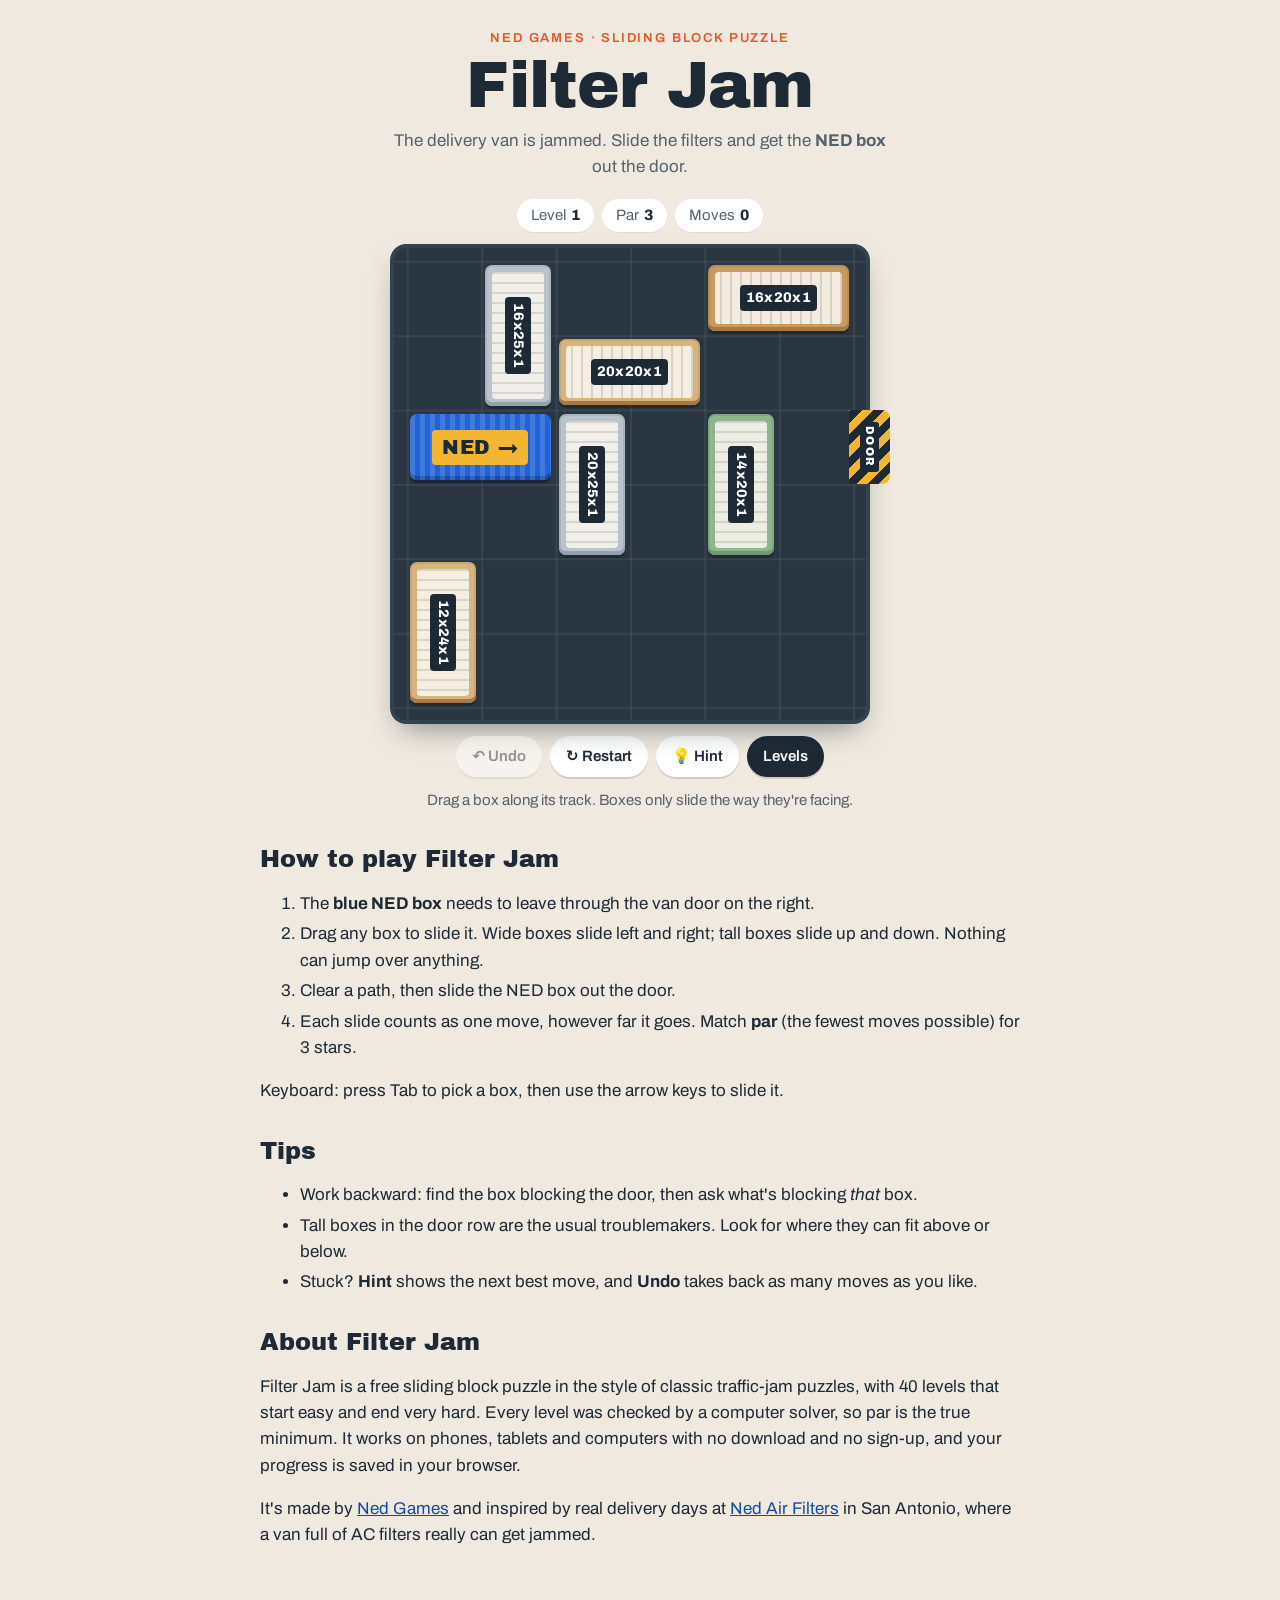
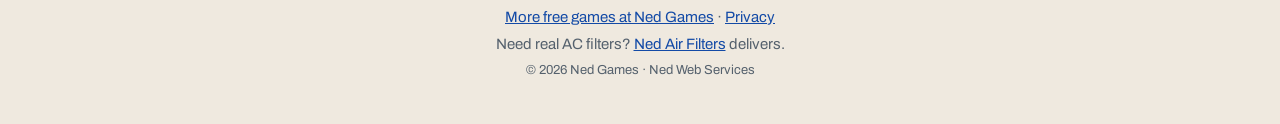
==== index.html @ 861aa985 "Filter Jam: sliding block puzzle, 40 solver-checked levels Co-Authored-By: Claude Opus 5.5 <noreply@" ====
<!doctype html>
<html lang="en">
<head>
  <meta charset="utf-8">
  <meta name="viewport" content="width=device-width, initial-scale=1, viewport-fit=cover">
  <!-- NED-TRAFFIC -->
  <title>Filter Jam – Free Sliding Block Puzzle Game (40 Levels) | Ned Games</title>
  <meta name="description" content="Play Filter Jam free in your browser. Slide the filter boxes out of the way and get the NED box out the van door. 40 sliding block puzzles from easy to brain-melting. No download, no sign-up.">
  <link rel="canonical" href="https://filterjam.nedwebservices.com/">
  <meta name="theme-color" content="#1d2a36">
  <meta property="og:type" content="website">
  <meta property="og:site_name" content="Filter Jam">
  <meta property="og:title" content="Filter Jam – Free Sliding Block Puzzle">
  <meta property="og:description" content="The delivery van is jammed. Slide the filter boxes and get the NED box out the door. 40 free levels.">
  <meta property="og:url" content="https://filterjam.nedwebservices.com/">
  <meta property="og:image" content="https://filterjam.nedwebservices.com/og-image.png">
  <meta property="og:image:width" content="1200">
  <meta property="og:image:height" content="630">
  <meta name="twitter:card" content="summary_large_image">
  <meta name="twitter:title" content="Filter Jam – Free Sliding Block Puzzle">
  <meta name="twitter:description" content="The delivery van is jammed. Slide the filter boxes and get the NED box out the door. 40 free levels.">
  <meta name="twitter:image" content="https://filterjam.nedwebservices.com/og-image.png">
  <link rel="icon" href="favicon.svg" type="image/svg+xml">
  <link rel="preconnect" href="https://fonts.googleapis.com">
  <link rel="preconnect" href="https://fonts.gstatic.com" crossorigin>
  <link rel="stylesheet" href="https://fonts.googleapis.com/css2?family=Archivo:wght@400;600;800&family=Archivo+Black&display=swap">
  <link rel="stylesheet" href="style.css?v=2">
  <script type="application/ld+json">
  {"@context":"https://schema.org","@type":"VideoGame","name":"Filter Jam","url":"https://filterjam.nedwebservices.com/","description":"Free sliding block puzzle with 40 levels. Slide the filter boxes out of the way and get the NED box out the van door.","genre":["Puzzle","Sliding block puzzle"],"gamePlatform":"Web browser","applicationCategory":"Game","operatingSystem":"Any","image":"https://filterjam.nedwebservices.com/og-image.png","offers":{"@type":"Offer","price":"0","priceCurrency":"USD"},"publisher":{"@type":"Organization","name":"Ned Games","url":"https://games.nedwebservices.com/"}}
  </script>
</head>
<body>
  <header class="site-header wrap">
    <p class="kicker">Ned Games · Sliding block puzzle</p>
    <h1>Filter Jam</h1>
    <p class="tagline">The delivery van is jammed. Slide the filters and get the <b>NED box</b> out the door.</p>
  </header>

  <main class="wrap">
    <section class="game" aria-label="Game">
      <div class="toolbar" role="toolbar" aria-label="Game controls">
        <span class="stat">Level <b id="levelNum">1</b></span>
        <span class="stat">Par <b id="parNum">–</b></span>
        <span class="stat">Moves <b id="moveCount">0</b></span>
      </div>
      <div class="board-wrap">
        <div class="board" id="board" aria-label="Van floor, 6 by 6. The door is on the right side of the third row.">
          <div class="door" aria-hidden="true"><span>DOOR</span></div>
        </div>
      </div>
      <div class="controls" role="toolbar" aria-label="Moves">
        <button class="btn" id="undoBtn" type="button">↶ Undo</button>
        <button class="btn" id="restartBtn" type="button">↻ Restart</button>
        <button class="btn" id="hintBtn" type="button">💡 Hint</button>
        <button class="btn primary" id="levelsBtn" type="button">Levels</button>
      </div>
      <p class="status" id="status" role="status" aria-live="polite">Drag a box along its track. Boxes only slide the way they're facing.</p>
    </section>

    <section class="info">
      <h2>How to play Filter Jam</h2>
      <ol>
        <li>The <b>blue NED box</b> needs to leave through the van door on the right.</li>
        <li>Drag any box to slide it. Wide boxes slide left and right; tall boxes slide up and down. Nothing can jump over anything.</li>
        <li>Clear a path, then slide the NED box out the door.</li>
        <li>Each slide counts as one move, however far it goes. Match <b>par</b> (the fewest moves possible) for 3 stars.</li>
      </ol>
      <p>Keyboard: press Tab to pick a box, then use the arrow keys to slide it.</p>

      <h2>Tips</h2>
      <ul>
        <li>Work backward: find the box blocking the door, then ask what's blocking <i>that</i> box.</li>
        <li>Tall boxes in the door row are the usual troublemakers. Look for where they can fit above or below.</li>
        <li>Stuck? <b>Hint</b> shows the next best move, and <b>Undo</b> takes back as many moves as you like.</li>
      </ul>

      <h2>About Filter Jam</h2>
      <p>Filter Jam is a free sliding block puzzle in the style of classic traffic-jam puzzles, with 40 levels that start easy and end very hard. Every level was checked by a computer solver, so par is the true minimum. It works on phones, tablets and computers with no download and no sign-up, and your progress is saved in your browser.</p>
      <p>It's made by <a href="https://games.nedwebservices.com/">Ned Games</a> and inspired by real delivery days at <a href="https://www.nedairfilters.com/">Ned Air Filters</a> in San Antonio, where a van full of AC filters really can get jammed.</p>
    </section>
  </main>

  <footer class="site-footer wrap">
    <p><a href="https://games.nedwebservices.com/">More free games at Ned Games</a> · <a href="privacy.html">Privacy</a></p>
    <p>Need real AC filters? <a href="https://www.nedairfilters.com/">Ned Air Filters</a> delivers.</p>
    <p class="copy">© 2026 Ned Games · Ned Web Services</p>
  </footer>

  <dialog class="modal" id="winModal" aria-labelledby="winTitle">
    <h2 id="winTitle">Delivered!</h2>
    <p class="stars" id="winStars">★★★</p>
    <p id="winText">You cleared the jam.</p>
    <div class="modal-actions">
      <button class="btn" id="replayBtn" type="button">↻ Replay</button>
      <button class="btn primary" id="nextBtn" type="button">Next level →</button>
    </div>
  </dialog>

  <dialog class="modal" id="levelsModal" aria-labelledby="levelsTitle">
    <h2 id="levelsTitle">Levels</h2>
    <p class="levels-note" id="levelsNote"></p>
    <div class="level-grid" id="levelGrid"></div>
    <div class="modal-actions">
      <button class="btn" id="closeLevelsBtn" type="button">Close</button>
    </div>
  </dialog>

  <script src="levels.js?v=1"></script>
  <script src="game.js?v=1"></script>
</body>
</html>
---- style.css ----
:root {
  --bg: #efe9df;
  --ink: #1d2a36;
  --ink-soft: #55616d;
  --steel: #2a3743;
  --steel-2: #33424f;
  --line: rgba(255,255,255,.06);
  --kraft: #c99a5f;
  --kraft-dk: #a87a43;
  --ned: #1f63d6;
  --ned-dk: #134aa6;
  --gold: #f2b632;
  --accent: #e2572b;
  --font: "Archivo", system-ui, -apple-system, "Segoe UI", Roboto, sans-serif;
  --display: "Archivo Black", "Archivo", system-ui, sans-serif;
  --board: min(92vw, 480px);
  --pad: calc(var(--board) * 0.035);
  --cell: calc((var(--board) - 2 * var(--pad)) / 6);
}
* { box-sizing: border-box; }
[hidden] { display: none !important; }
html { -webkit-text-size-adjust: 100%; }
body {
  margin: 0; background: var(--bg); color: var(--ink);
  font-family: var(--font); font-size: 17px; line-height: 1.55;
}
.wrap { width: min(100% - 32px, 760px); margin-inline: auto; }
a { color: var(--ned-dk); }

.site-header { text-align: center; padding: 28px 0 8px; }
.kicker { margin: 0; font-size: 13px; font-weight: 600; letter-spacing: .14em; text-transform: uppercase; color: var(--accent); }
h1 { font-family: var(--display); font-weight: 400; font-size: clamp(40px, 9vw, 64px); line-height: 1; margin: 6px 0 10px; letter-spacing: -.01em; }
.tagline { margin: 0 auto; max-width: 30em; color: var(--ink-soft); }
h2 { font-family: var(--display); font-weight: 400; font-size: 24px; line-height: 1.2; margin: 32px 0 10px; }

.game { display: flex; flex-direction: column; align-items: center; gap: 12px; padding-top: 10px; }
.toolbar { display: flex; gap: 8px; flex-wrap: wrap; justify-content: center; }
.stat { background: #fff; border-radius: 999px; padding: 5px 14px; font-size: 15px; color: var(--ink-soft); box-shadow: 0 1px 0 rgba(0,0,0,.06); }
.stat b { color: var(--ink); font-weight: 800; margin-left: 2px; }

.board-wrap { position: relative; padding-right: calc(var(--cell) * .28); }
.board {
  position: relative; width: var(--board); height: var(--board);
  background:
    linear-gradient(var(--line) 2px, transparent 2px) 0 0 / var(--cell) var(--cell),
    linear-gradient(90deg, var(--line) 2px, transparent 2px) 0 0 / var(--cell) var(--cell),
    var(--steel);
  background-origin: content-box; background-clip: padding-box;
  padding: var(--pad); border-radius: 16px;
  box-shadow: inset 0 0 0 4px var(--steel-2), 0 14px 30px -12px rgba(29,42,54,.55);
  touch-action: none; user-select: none; -webkit-user-select: none;
}
.door {
  position: absolute; right: calc(var(--cell) * -.28 - 0px); top: calc(var(--pad) + var(--cell) * 2);
  width: calc(var(--pad) + var(--cell) * .28 + 4px); height: var(--cell);
  background: repeating-linear-gradient(-45deg, var(--gold) 0 8px, var(--ink) 8px 16px);
  border-radius: 0 8px 8px 0; display: grid; place-items: center;
}
.door span { writing-mode: vertical-rl; font-family: var(--display); font-size: 11px; letter-spacing: .12em; color: #fff; background: var(--ink); padding: 4px 1px; border-radius: 3px; }

.piece {
  position: absolute; left: 0; top: 0; padding: 0; margin: 0; border: 0;
  cursor: grab; touch-action: none; font: inherit; background: transparent; -webkit-tap-highlight-color: transparent;
  border-radius: 9px;
  transition: transform .14s ease-out, box-shadow .15s;
  will-change: transform;
}
.piece .box {
  position: absolute; inset: 4px; border-radius: 7px;
  background: var(--kraft);
  box-shadow: inset 0 -4px 0 var(--kraft-dk), inset 0 0 0 2px rgba(0,0,0,.08), 0 3px 0 rgba(0,0,0,.25);
  display: grid; place-items: center; overflow: hidden;
}
.piece .box::before { /* pleats */
  content: ""; position: absolute; inset: 7px; border-radius: 4px;
  background: repeating-linear-gradient(90deg, #f7f4ee 0 5px, #dcd6cb 5px 7px, #f7f4ee 7px 10px);
  opacity: .9;
}
.piece.v .box::before { background: repeating-linear-gradient(0deg, #f7f4ee 0 5px, #dcd6cb 5px 7px, #f7f4ee 7px 10px); }
.piece.k2 .box { background: #b9c3cc; box-shadow: inset 0 -4px 0 #95a1ac, inset 0 0 0 2px rgba(0,0,0,.08), 0 3px 0 rgba(0,0,0,.25); }
.piece.k3 .box { background: #d8b47c; }
.piece.k4 .box { background: #8fb58d; box-shadow: inset 0 -4px 0 #6f9a6d, inset 0 0 0 2px rgba(0,0,0,.08), 0 3px 0 rgba(0,0,0,.25); }
.piece .label {
  position: relative; z-index: 1; white-space: nowrap;
  font-weight: 800; font-size: clamp(10px, calc(var(--cell) * .2), 14px); letter-spacing: .02em;
  background: var(--ink); color: #fff; padding: 2px 6px; border-radius: 4px;
}
.piece.v .label { writing-mode: vertical-rl; padding: 6px 2px; }
.piece.ned .box { background: var(--ned); box-shadow: inset 0 -4px 0 var(--ned-dk), 0 3px 0 rgba(0,0,0,.3); }
.piece.ned .box::before { background: repeating-linear-gradient(90deg, rgba(255,255,255,.16) 0 5px, transparent 5px 10px); inset: 0; }
.piece.ned .label { background: var(--gold); color: var(--ink); font-family: var(--display); font-weight: 400; font-size: clamp(13px, calc(var(--cell) * .28), 20px); padding: 2px 10px; }
.piece:focus-visible { outline: 3px solid var(--gold); outline-offset: 1px; }
.piece.dragging { transition: none; cursor: grabbing; z-index: 5; }
.piece.dragging .box { box-shadow: inset 0 -4px 0 rgba(0,0,0,.15), 0 8px 14px rgba(0,0,0,.35); }
.piece.hint .box { animation: hint 1s ease-in-out 3; }
@keyframes hint { 50% { filter: brightness(1.25); box-shadow: 0 0 0 4px var(--gold), 0 3px 0 rgba(0,0,0,.25); } }
.piece.leaving { transition: transform .55s cubic-bezier(.5,0,.75,0); }

.controls { display: flex; gap: 8px; flex-wrap: wrap; justify-content: center; }
.btn {
  font: inherit; font-weight: 600; font-size: 15px; cursor: pointer;
  border: 0; border-radius: 999px; padding: 9px 16px;
  background: #fff; color: var(--ink); box-shadow: 0 2px 0 rgba(0,0,0,.12);
}
.btn:hover { background: #fffaf0; }
.btn:active { transform: translateY(1px); box-shadow: none; }
.btn.primary { background: var(--ink); color: #fff; }
.btn.primary:hover { background: #2c3e4e; }
.btn:disabled { opacity: .45; cursor: default; }
.status { margin: 0; min-height: 1.6em; text-align: center; color: var(--ink-soft); font-size: 15px; }

.info { margin-top: 18px; }
.info li { margin-bottom: 4px; }
.site-footer { text-align: center; padding: 36px 0 40px; color: var(--ink-soft); font-size: 15px; }
.site-footer p { margin: 4px 0; }
.copy { font-size: 13px; }

.modal {
  border: 0; border-radius: 20px; padding: 26px 26px 22px; width: min(92vw, 420px);
  color: var(--ink); background: #fffdf8; text-align: center;
  box-shadow: 0 24px 60px -10px rgba(0,0,0,.45);
}
.modal::backdrop { background: rgba(20,28,36,.55); }
.modal h2 { margin: 0 0 6px; font-size: 30px; }
.stars { font-size: 40px; color: var(--gold); margin: 0; letter-spacing: 4px; line-height: 1.2; }
.modal-actions { display: flex; gap: 10px; justify-content: center; margin-top: 16px; flex-wrap: wrap; }
.modal .btn { box-shadow: inset 0 0 0 2px #e6dfd2; }
.modal .btn.primary { box-shadow: none; }
.levels-note { margin: 0 0 12px; color: var(--ink-soft); font-size: 15px; }
.level-grid { display: grid; grid-template-columns: repeat(5, 1fr); gap: 8px; }
.lvl {
  font: inherit; border: 0; border-radius: 10px; padding: 8px 0 6px; cursor: pointer;
  background: #f1ebe0; color: var(--ink); font-weight: 800; font-size: 16px; line-height: 1.1;
}
.lvl small { display: block; font-size: 11px; color: var(--gold); letter-spacing: 1px; min-height: 13px; font-weight: 600; }
.lvl.done { background: #e3ecf9; }
.lvl.current { outline: 3px solid var(--ned); }
.lvl:disabled { opacity: .4; cursor: default; }

@media (max-width: 520px) {
  body { font-size: 16px; }
  .site-header { padding-top: 18px; }
  .board-wrap { padding-right: calc(var(--cell) * .22); }
  :root { --board: min(calc(100vw - 40px), 480px); }
  .btn { padding: 9px 13px; font-size: 14px; }
}
@media (prefers-reduced-motion: reduce) { .piece, .piece.leaving { transition: none; } .piece.hint .box { animation: none; outline: 3px solid var(--gold); } }
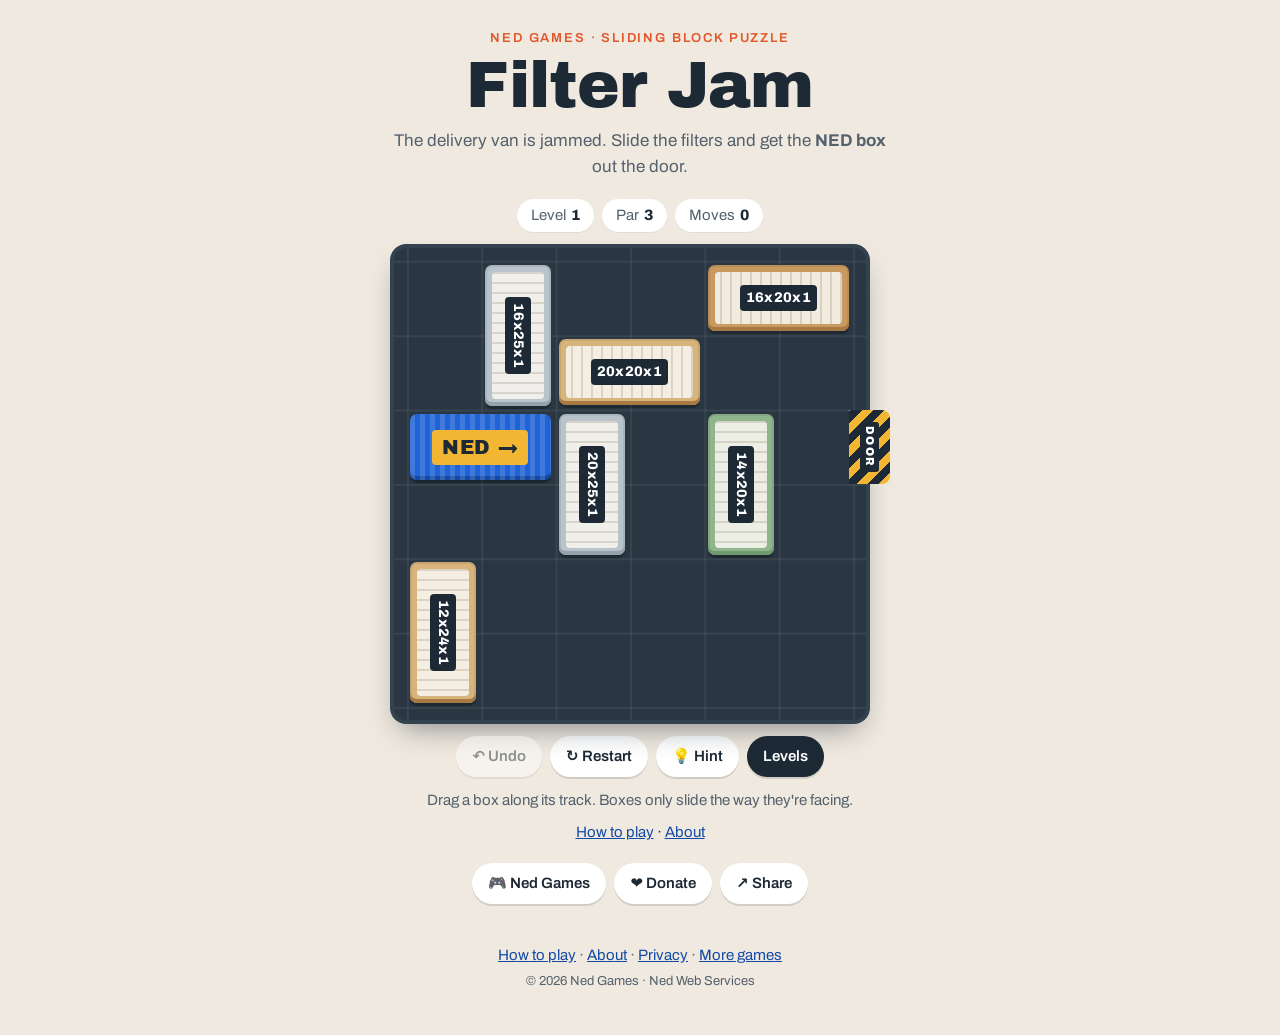
==== commit 05bbccd1: "Split How to Play and About into their own pages; add Ned Games, Donate and Share buttons Co-Authore" ====
--- a/index.html
+++ b/index.html
@@ -3,7 +3,7 @@
 <head>
   <meta charset="utf-8">
   <meta name="viewport" content="width=device-width, initial-scale=1, viewport-fit=cover">
-  <!-- NED-TRAFFIC -->
+  <script async src="https://nedtraffic.replit.app/api/tracker.js" data-site="055463cb-d858-4c2e-ad89-8ac4ee19fd5b"></script>
   <title>Filter Jam – Free Sliding Block Puzzle Game (40 Levels) | Ned Games</title>
   <meta name="description" content="Play Filter Jam free in your browser. Slide the filter boxes out of the way and get the NED box out the van door. 40 sliding block puzzles from easy to brain-melting. No download, no sign-up.">
   <link rel="canonical" href="https://filterjam.nedwebservices.com/">
@@ -24,7 +24,7 @@
   <link rel="preconnect" href="https://fonts.googleapis.com">
   <link rel="preconnect" href="https://fonts.gstatic.com" crossorigin>
   <link rel="stylesheet" href="https://fonts.googleapis.com/css2?family=Archivo:wght@400;600;800&family=Archivo+Black&display=swap">
-  <link rel="stylesheet" href="style.css?v=2">
+  <link rel="stylesheet" href="style.css?v=3">
   <script type="application/ld+json">
   {"@context":"https://schema.org","@type":"VideoGame","name":"Filter Jam","url":"https://filterjam.nedwebservices.com/","description":"Free sliding block puzzle with 40 levels. Slide the filter boxes out of the way and get the NED box out the van door.","genre":["Puzzle","Sliding block puzzle"],"gamePlatform":"Web browser","applicationCategory":"Game","operatingSystem":"Any","image":"https://filterjam.nedwebservices.com/og-image.png","offers":{"@type":"Offer","price":"0","priceCurrency":"USD"},"publisher":{"@type":"Organization","name":"Ned Games","url":"https://games.nedwebservices.com/"}}
   </script>
@@ -55,36 +55,22 @@
         <button class="btn primary" id="levelsBtn" type="button">Levels</button>
       </div>
       <p class="status" id="status" role="status" aria-live="polite">Drag a box along its track. Boxes only slide the way they're facing.</p>
+      <p class="help-links"><a href="how-to-play.html">How to play</a> · <a href="about.html">About</a></p>
+      <div class="site-buttons" role="group" aria-label="More">
+        <a class="btn" href="https://www.nedairfilters.com/games">🎮 Ned Games</a>
+        <a class="btn" href="https://www.nedairfilters.com/product/tipsanddonations/61">❤️ Donate</a>
+        <button class="btn" id="shareBtn" type="button">↗ Share</button>
+      </div>
     </section>
 
-    <section class="info">
-      <h2>How to play Filter Jam</h2>
-      <ol>
-        <li>The <b>blue NED box</b> needs to leave through the van door on the right.</li>
-        <li>Drag any box to slide it. Wide boxes slide left and right; tall boxes slide up and down. Nothing can jump over anything.</li>
-        <li>Clear a path, then slide the NED box out the door.</li>
-        <li>Each slide counts as one move, however far it goes. Match <b>par</b> (the fewest moves possible) for 3 stars.</li>
-      </ol>
-      <p>Keyboard: press Tab to pick a box, then use the arrow keys to slide it.</p>
-
-      <h2>Tips</h2>
-      <ul>
-        <li>Work backward: find the box blocking the door, then ask what's blocking <i>that</i> box.</li>
-        <li>Tall boxes in the door row are the usual troublemakers. Look for where they can fit above or below.</li>
-        <li>Stuck? <b>Hint</b> shows the next best move, and <b>Undo</b> takes back as many moves as you like.</li>
-      </ul>
-
-      <h2>About Filter Jam</h2>
-      <p>Filter Jam is a free sliding block puzzle in the style of classic traffic-jam puzzles, with 40 levels that start easy and end very hard. Every level was checked by a computer solver, so par is the true minimum. It works on phones, tablets and computers with no download and no sign-up, and your progress is saved in your browser.</p>
-      <p>It's made by <a href="https://games.nedwebservices.com/">Ned Games</a> and inspired by real delivery days at <a href="https://www.nedairfilters.com/">Ned Air Filters</a> in San Antonio, where a van full of AC filters really can get jammed.</p>
-    </section>
   </main>
 
   <footer class="site-footer wrap">
-    <p><a href="https://games.nedwebservices.com/">More free games at Ned Games</a> · <a href="privacy.html">Privacy</a></p>
-    <p>Need real AC filters? <a href="https://www.nedairfilters.com/">Ned Air Filters</a> delivers.</p>
+    <p><a href="how-to-play.html">How to play</a> · <a href="about.html">About</a> · <a href="privacy.html">Privacy</a> · <a href="https://games.nedwebservices.com/">More games</a></p>
     <p class="copy">© 2026 Ned Games · Ned Web Services</p>
   </footer>
+<div data-ned-ads></div>
+<script async src="https://ads.nedwebservices.com/widget.js"></script>
 
   <dialog class="modal" id="winModal" aria-labelledby="winTitle">
     <h2 id="winTitle">Delivered!</h2>
@@ -106,6 +92,6 @@
   </dialog>
 
   <script src="levels.js?v=1"></script>
-  <script src="game.js?v=1"></script>
+  <script src="game.js?v=2"></script>
 </body>
 </html>
--- a/style.css
+++ b/style.css
@@ -145,3 +145,10 @@
   .btn { padding: 9px 13px; font-size: 14px; }
 }
 @media (prefers-reduced-motion: reduce) { .piece, .piece.leaving { transition: none; } .piece.hint .box { animation: none; outline: 3px solid var(--gold); } }
+
+.help-links { margin: -4px 0 0; font-size: 15px; }
+.site-buttons { display: flex; gap: 8px; flex-wrap: wrap; justify-content: center; margin-top: 6px; }
+a.btn { text-decoration: none; display: inline-block; }
+.kicker a { color: inherit; text-decoration: none; }
+.kicker a:hover { text-decoration: underline; }
+.play-cta { text-align: center; margin: 28px 0 0; }
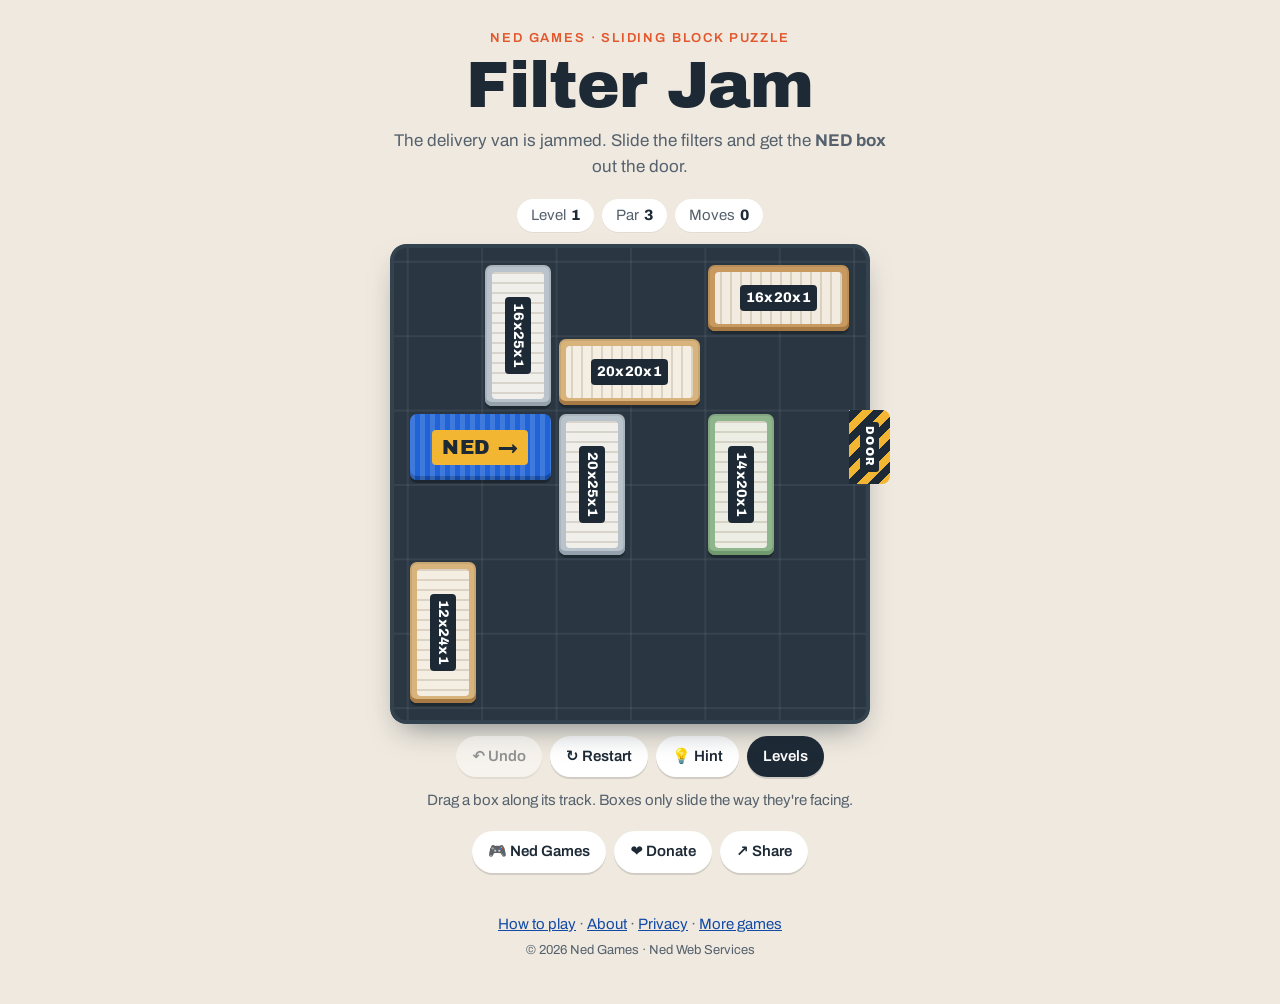
==== commit d3aa4e8d: "Remove How to play / About line under the game Co-Authored-By: Claude Opus 5.5 <noreply@anthropic.co" ====
--- a/index.html
+++ b/index.html
@@ -55,7 +55,6 @@
         <button class="btn primary" id="levelsBtn" type="button">Levels</button>
       </div>
       <p class="status" id="status" role="status" aria-live="polite">Drag a box along its track. Boxes only slide the way they're facing.</p>
-      <p class="help-links"><a href="how-to-play.html">How to play</a> · <a href="about.html">About</a></p>
       <div class="site-buttons" role="group" aria-label="More">
         <a class="btn" href="https://www.nedairfilters.com/games">🎮 Ned Games</a>
         <a class="btn" href="https://www.nedairfilters.com/product/tipsanddonations/61">❤️ Donate</a>
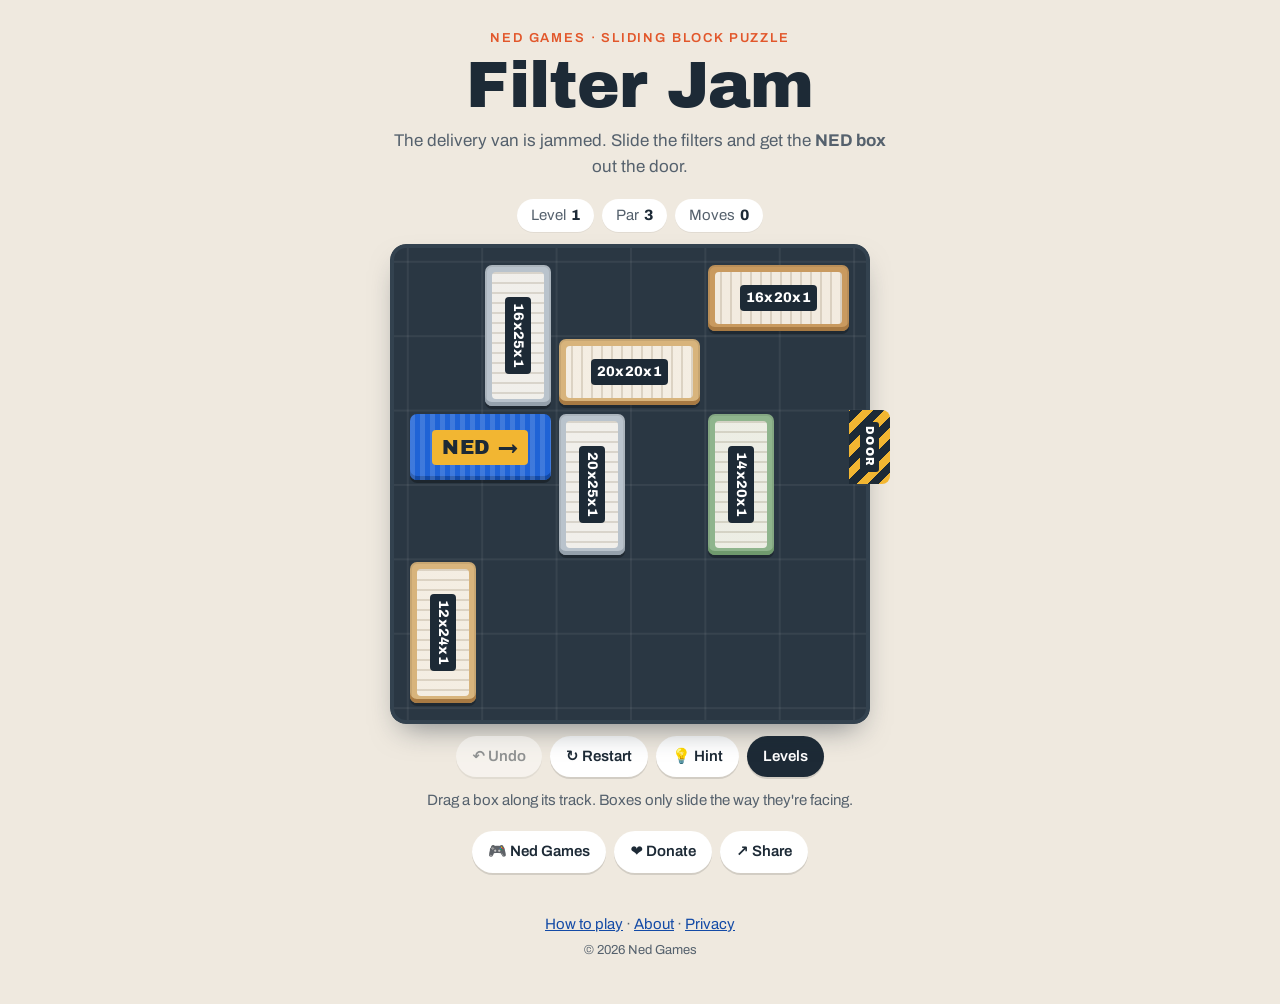
==== commit 2bdd1338: "Footer: drop More games link and Ned Web Services Co-Authored-By: Claude Opus 5.5 <noreply@anthropic" ====
--- a/index.html
+++ b/index.html
@@ -65,8 +65,8 @@
   </main>
 
   <footer class="site-footer wrap">
-    <p><a href="how-to-play.html">How to play</a> · <a href="about.html">About</a> · <a href="privacy.html">Privacy</a> · <a href="https://games.nedwebservices.com/">More games</a></p>
-    <p class="copy">© 2026 Ned Games · Ned Web Services</p>
+    <p><a href="how-to-play.html">How to play</a> · <a href="about.html">About</a> · <a href="privacy.html">Privacy</a></p>
+    <p class="copy">© 2026 Ned Games</p>
   </footer>
 <div data-ned-ads></div>
 <script async src="https://ads.nedwebservices.com/widget.js"></script>
